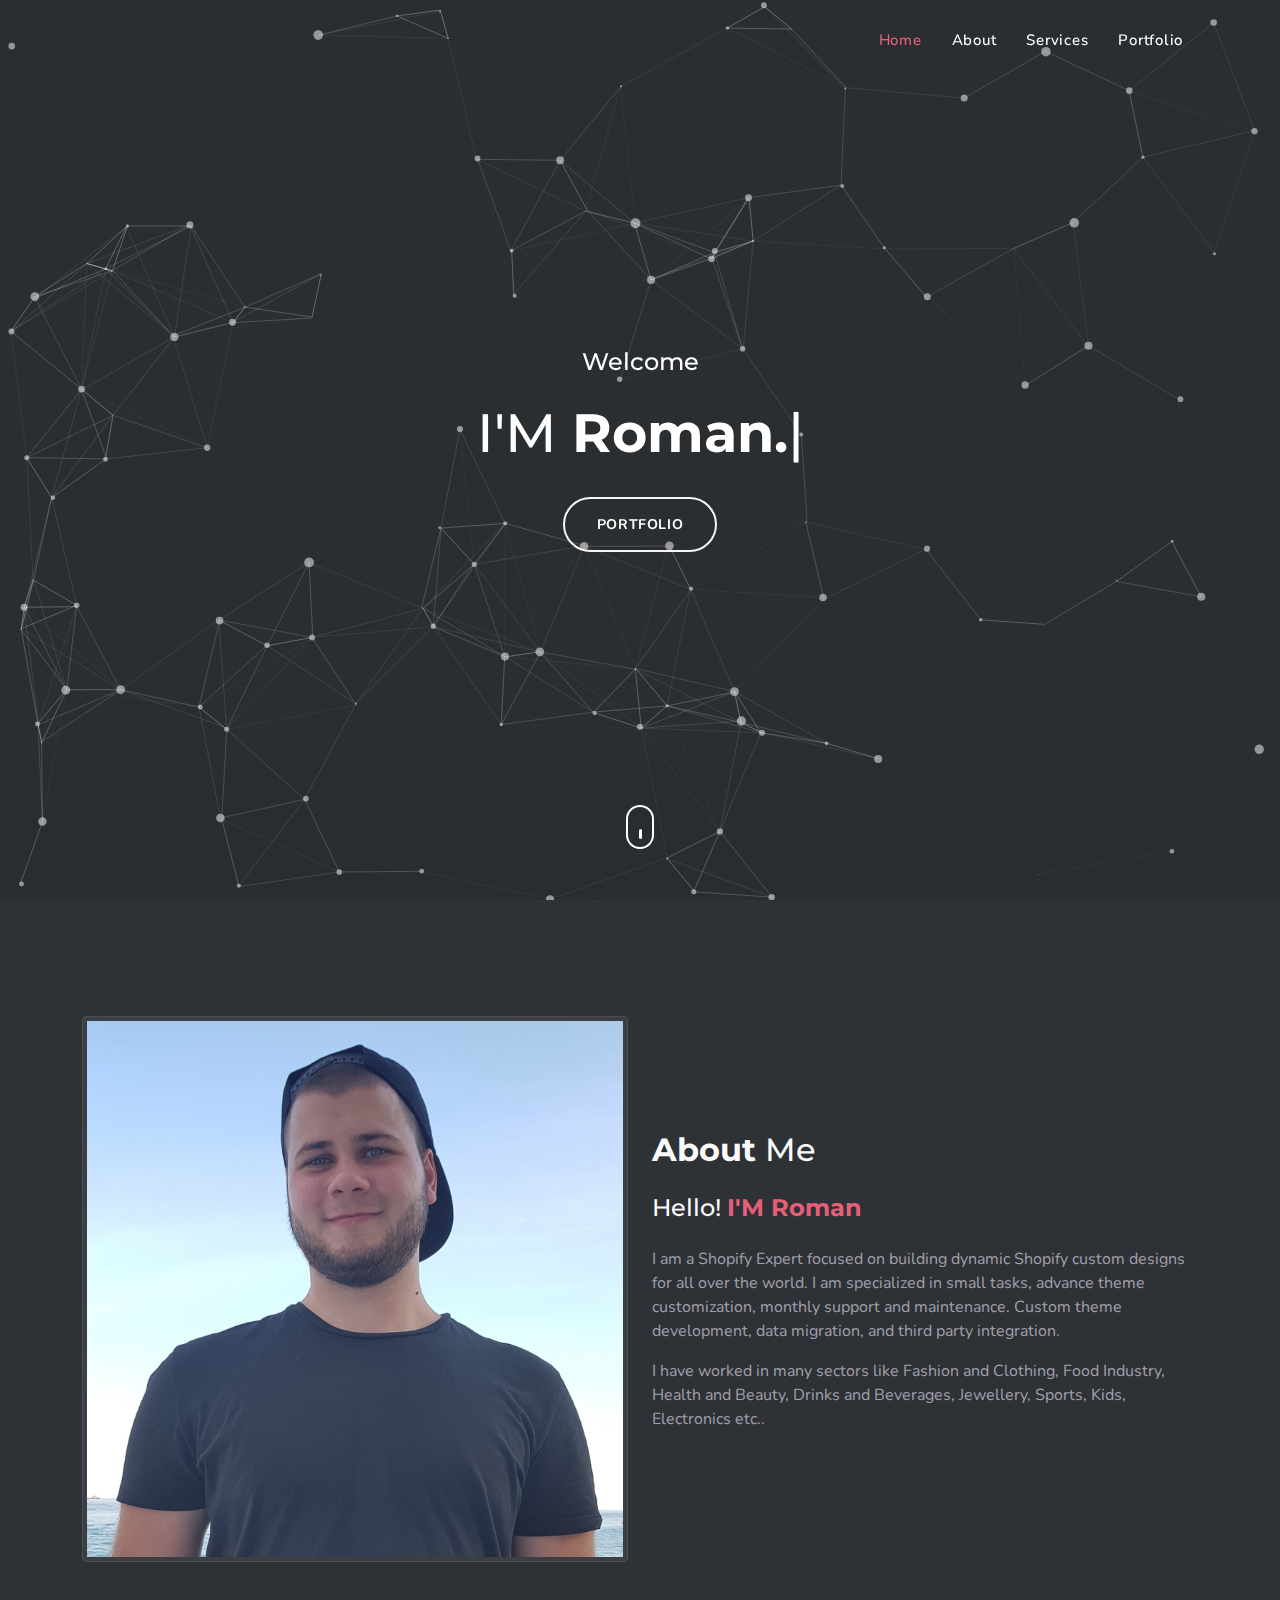
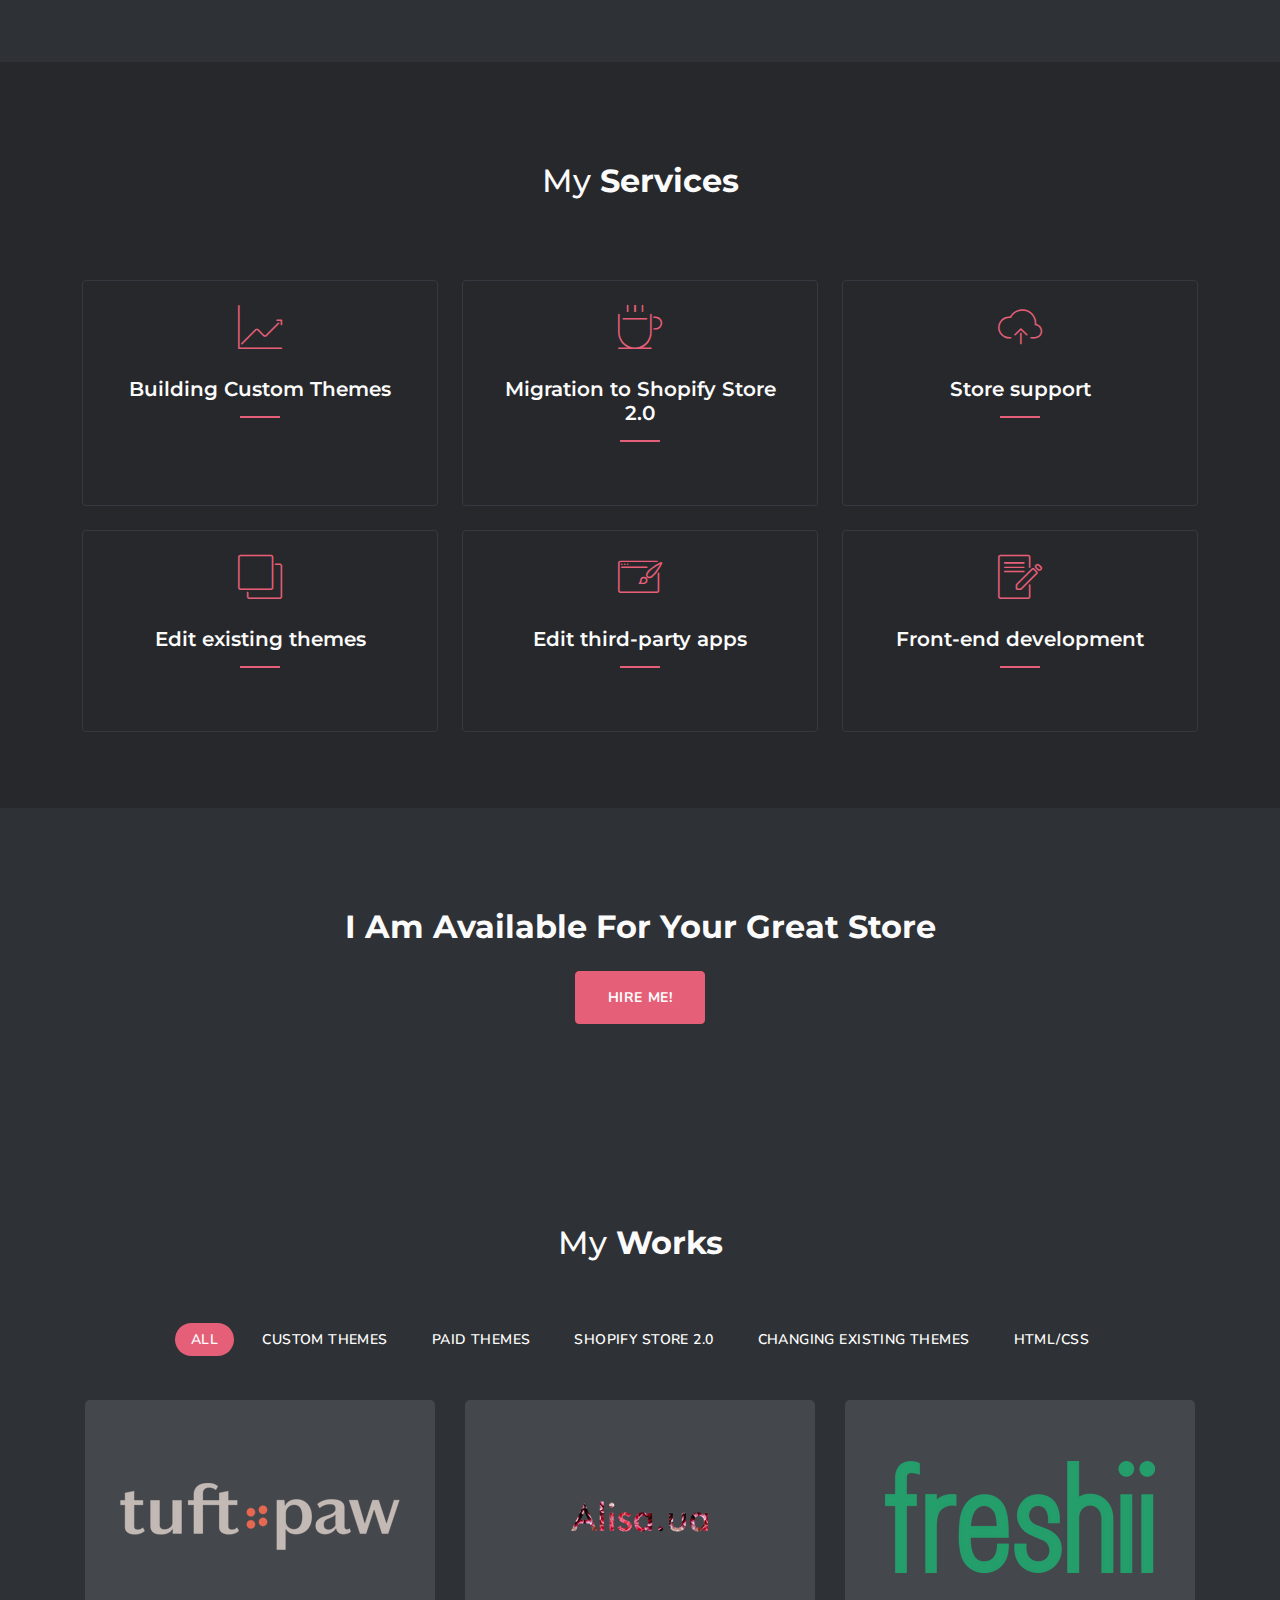
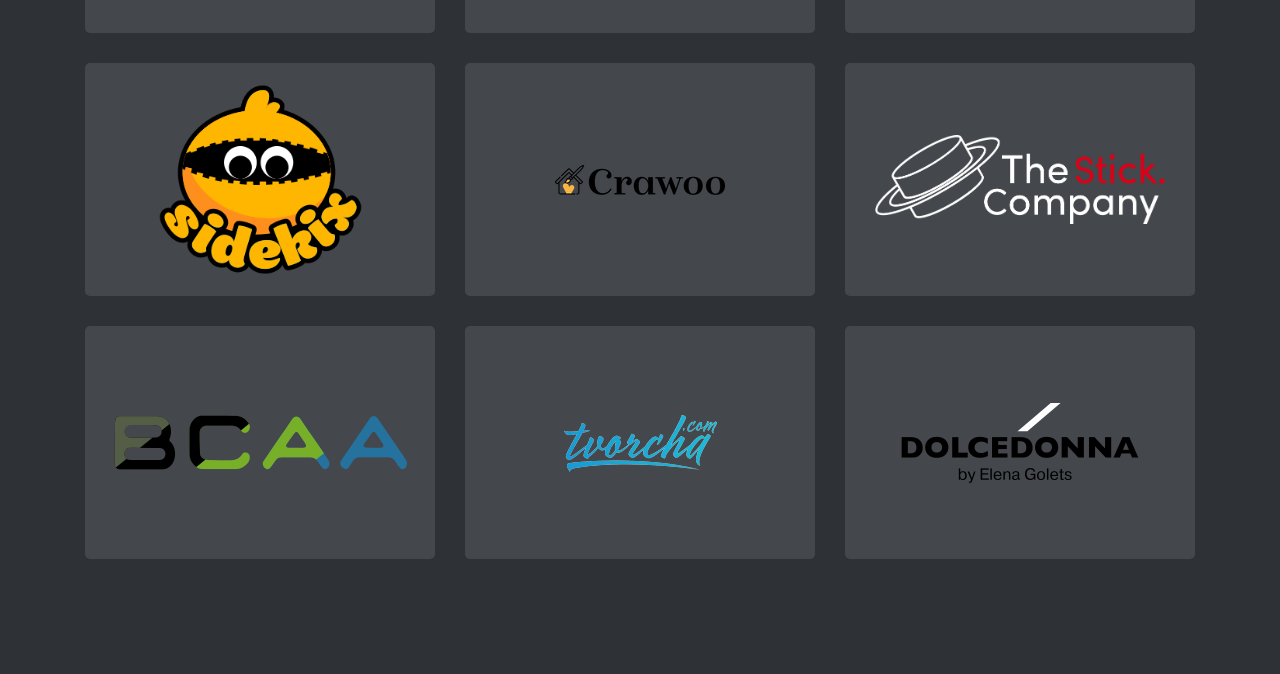
==== index_13.html @ a479aba7 "first commit" ====
<!DOCTYPE html>
<html>
<head>
	<meta charset="UTF-8">
    <meta name="viewport" content="width=device-width, initial-scale=1">
    <title>Shopify developer | Roman</title>

    <!-- <link rel="shortcut icon" href="images/favicon.ico"> -->

    <!-- Bootstrap Css -->
    <link rel="stylesheet" type="text/css" href="css/bootstrap.min.css">

    <!-- Materialdesign icons Css -->
    <link rel="stylesheet" type="text/css" href="css/materialdesignicons.min.css">

    <!-- Owl Carousel -->
    <link rel="stylesheet" type="text/css" href="css/owl.carousel.min.css">

    <!-- Animate Css -->
    <link rel="stylesheet" type="text/css" href="css/animate.min.css">

    <!-- Magnific-popup -->
    <link rel="stylesheet" type="text/css" href="css/magnific-popup.css">

    <!-- Mobirise icons Css -->
    <link rel="stylesheet" type="text/css" href="css/mobiriseicons.css"> 

    <!-- Custom Style -->
    <link rel="stylesheet" type="text/css" href="css/style.css">
    <link rel="stylesheet" type="text/css" href="css/color/default.css">
</head>
<body>

    <!-- Loader -->
    <div id="preloader">
        <div id="status">
            <div class="spinner">Loading...</div>
        </div>
    </div>

	<!-- Start Navbar -->
	<nav class="navbar navbar-expand-lg custom-nav navbar-light fixed-top sticky">
	    <div class="container">
	        <a class="navbar-brand pt-0 logo" href="#">
                <img src="images/logo.png" alt="" class="img-fluid logo-light">
                <img src="images/logo-dark.png" alt="" class="img-fluid logo-dark">
            </a>
	        <button class="navbar-toggler" type="button" data-bs-toggle="collapse" data-bs-target="#navbarNav" aria-controls="navbarNav" aria-expanded="false" aria-label="Toggle navigation">
	            <span class="mdi mdi-menu"></span>
	        </button>
	        <div class="collapse navbar-collapse" id="navbarNav">
	            <ul class="navbar-nav ms-auto" id="main_nav">
	                <li class="nav-item">
	                    <a class="nav-link" href="#home">Home</a>
	                </li>
	                <li class="nav-item">
	                    <a class="nav-link" href="#about">About</a>
	                </li>
	                <li class="nav-item">
	                    <a class="nav-link" href="#services">Services</a>
	                </li>
	                <li class="nav-item">
	                    <a class="nav-link" href="#portfolio">Portfolio</a>
	                </li>
	                <!-- <li class="nav-item">
	                    <a class="nav-link" href="#contact">Contacts</a>
	                </li> -->
	            </ul>
	        </div>
	    </div>
	</nav>
	<!-- End Navbar -->


    <!-- START HOME -->
    <section class="section header-bg-img h-100vh align-items-center d-flex" id="home">
        <div class="video_container">
            <video src="images/bg.mp4" loop autoplay muted loading='lazy'></video>
        </div>
        <div class="bg-overlay"></div>
        <div class="container z-index">
            <div class="row justify-content-center">
                <div class="col-lg-12">
                    <div class="text-center header-content mx-auto">
                        <h4 class="text-white first-title mb-4">Welcome</h4>
                        <h1 class="header-name text-white text-capitalize mb-0">I'M <span class="element fw-bold"></span></h1>
                        <!-- <p class="text-white mx-auto header-desc mt-4">It is a long established fact that a reader will be of a page when established fact looking at its layout.</p> -->
                        <div class="mt-4 pt-2">
                            <!-- <a href="#contact" class="btn btn-outline-custom btn-round">Contacts</a> -->
                            <a href="#portfolio" class="btn btn-outline-custom btn-round">Portfolio</a>
                        </div>
                    </div>
                </div>
            </div>
        </div>            
        <div class="scroll_down">
            <a href="#about" class="scroll">
                <i class="text-white"></i>
            </a>
        </div>
    </section>
    <!-- END HOME -->

    <!-- START ABOUT -->
    <section class="section" id="about">
        <div class="container">
            <div class="row align-items-center">
                <div class="col-lg-6">
                    <div class="mt-3">
                        <img src="images/1.jpg" alt="" class="img-fluid mx-auto d-block img-thumbnail">
                    </div>
                </div>
                <div class="col-lg-6">
                    <div class="mt-3">
                        <h2><span class="fw-bold">About</span> Me</h2>
                        <h4 class="mt-4">Hello! <span class="text-custom fw-bold">I'M Roman</span></h4>
                        <p class="text-muted mt-4">I am a Shopify Expert focused on building dynamic Shopify custom designs for all over the world. I am specialized in small tasks, advance theme customization, monthly support and maintenance. Custom theme development, data migration, and third party integration.</p>
                        <p class="text-muted mt-2"> I have worked in many sectors like Fashion and Clothing, Food Industry, Health and Beauty, Drinks and Beverages, Jewellery, Sports, Kids, Electronics etc..</p>
                        <!-- <div>
                            <ul class="mb-0 about-social list-inline mt-4">
                                <li class="list-inline-item"><a href="https://t.me/RomkaGall"><i class="mdi mdi-telegram"></i></a></li>
                                <li class="list-inline-item"><a href="mailto:romangalanuk@gmail.com"><i class="mdi mdi-email"></i></a></li>
                                <li class="list-inline-item"><a href="skype:romkagall"><i class="mdi mdi-skype"></i></a></li>
                                <li class="list-inline-item"><a href="https://api.whatsapp.com/send?phone=+380939831080"><i class="mdi mdi-whatsapp"></i></a></li>
                            </ul> 
                        </div> -->
                    </div>
                </div>
            </div>
        </div>
    </section>
    <!-- END ABOUT -->

    <!-- START SERVICES -->
    <section class="section bg-light" id="services">
        <div class="container">
            <div class="row justify-content-center">
                <div class="col-lg-12">
                    <div class="text-center">
                        <h2>My <span class="fw-bold">Services</span></h2>
                        <!-- <p class="text-muted mx-auto section-subtitle mt-3">It is a long established fact that a reader will be of a page when established fact looking at its layout.</p> -->
                    </div>
                </div>
            </div>
            <div class="row mt-5">
                <div class="col-lg-4">
                    <div class="text-center services-boxes rounded p-4 mt-4">
                        <div class="services-boxes-icon">
                            <i class="mbri-growing-chart text-custom display-4"></i>
                        </div>
                        <div class="mt-4">
                            <h5 class="mb-0">Building Custom Themes</h5>
                            <div class="services-title-border"></div>
                            <!-- <p class="text-muted mt-3">There are many variations of passages of but the majority have suffered alteration in some form.</p> -->
                        </div>
                    </div>
                </div>
                <div class="col-lg-4">
                    <div class="text-center services-boxes rounded p-4 mt-4">
                        <div class="services-boxes-icon">
                            <i class="mbri-hot-cup text-custom display-4"></i>
                        </div>
                        <div class="mt-4">
                            <h5 class="mb-0">Migration to Shopify Store 2.0</h5>
                            <div class="services-title-border"></div>
                            <!-- <p class="text-muted mt-3">There are many variations of passages of but the majority have suffered alteration in some form.</p> -->
                        </div>
                    </div>
                </div>
                <div class="col-lg-4">
                    <div class="text-center services-boxes rounded p-4 mt-4">
                        <div class="services-boxes-icon">
                            <i class="mbri-upload text-custom display-4"></i>
                        </div>
                        <div class="mt-4">
                            <h5 class="mb-0">Store support</h5>
                            <div class="services-title-border"></div>
                            <!-- <p class="text-muted mt-3">There are many variations of passages of but the majority have suffered alteration in some form.</p> -->
                        </div>
                    </div>
                </div>
            </div>
            <div class="row mt-4">
                <div class="col-lg-4">
                    <div class="text-center services-boxes rounded p-4 mt-4">
                        <div class="services-boxes-icon">
                            <i class="mbri-layers text-custom display-4"></i>
                        </div>
                        <div class="mt-4">
                            <h5 class="mb-0">Edit existing themes</h5>
                            <div class="services-title-border"></div>
                            <!-- <p class="text-muted mt-3">There are many variations of passages of but the majority have suffered alteration in some form.</p> -->
                        </div>
                    </div>
                </div>
                <div class="col-lg-4">
                    <div class="text-center services-boxes rounded p-4 mt-4">
                        <div class="services-boxes-icon">
                            <i class="mbri-website-theme text-custom display-4"></i>
                        </div>
                        <div class="mt-4">
                            <h5 class="mb-0">Edit third-party apps</h5>
                            <div class="services-title-border"></div>
                            <!-- <p class="text-muted mt-3">There are many variations of passages of but the majority have suffered alteration in some form.</p> -->
                        </div>
                    </div>
                </div>
                <div class="col-lg-4">
                    <div class="text-center services-boxes rounded p-4 mt-4">
                        <div class="services-boxes-icon">
                            <i class="mbri-edit text-custom display-4"></i>
                        </div>
                        <div class="mt-4">
                            <h5 class="mb-0">Front-end development</h5>
                            <div class="services-title-border"></div>
                            <!-- <p class="text-muted mt-3">There are many variations of passages of but the majority have suffered alteration in some form.</p> -->
                        </div>
                    </div>
                </div>
            </div>
        </div>
    </section>
    <!-- END SERVICES -->

    <!-- START CTA -->
    <section class="section">
        <div class="container">
            <div class="row">
                <div class="col-lg-12">
                    <div class="text-center">
                        <h2 class="fw-bold">I Am Available For Your Great Store</h2>
                    </div>
                    <div class="text-center mt-4">
                        <a href="https://t.me/RomkaGall" class="btn btn-custom">Hire Me!</a>
                    </div>
                </div>
            </div>
        </div>
    </section>
    <!-- END CTA -->

    <!-- START CLIENT -->
    <!-- <section class="section bg-light" id="client">
        <div class="container">
            <div class="row justify-content-center">
                <div class="col-lg-12">
                    <div class="text-center">
                        <h2>Our <span class="fw-bold">Client</span></h2>
                        <p class="text-muted mx-auto section-subtitle mt-3">It is a long established fact that a reader will be of a page when established fact looking at its layout.</p>
                    </div>
                </div>
            </div>
            <div class="row mt-4 pt-4">
                <div class="col-lg-12">
                    <div id="owl-demo" class="owl-carousel">
                        <div class="text-center testi_boxes mx-auto">
                            <div class="tam_testi_icon text-custom">
                                <i class="mbri-quote-left"></i>
                            </div>
                            <div class="mt-2">
                                <div class="img_testi">
                                    <img src="images/testi/testi-1.jpg" alt="" class="mx-auto img-thumbnail img-fluid rounded-circle">
                                </div>
                                <p class="client_review fst-italic mt-4 text-center text-muted">" The point of using Lorem Ipsum is that it has a more-or-less normal distribution of letters, as opposed to using 'Content here."</p>
                                <p class="client_name text-center mb-0 mt-4">- Ebony verty, <span class="fw-bold">Envato</span></p>
                            </div>
                        </div>
                        <div class="text-center testi_boxes mx-auto">
                            <div class="tam_testi_icon text-custom">
                                <i class="mbri-quote-left"></i>
                            </div>
                            <div class="mt-2">
                                <div class="img_testi">
                                    <img src="images/testi/testi-2.jpg" alt="" class="mx-auto img-thumbnail img-fluid d-block rounded-circle">
                                </div>
                                <p class="client_review fst-italic mt-4 text-center text-muted">" The point of using Lorem Ipsum is that it has a more-or-less normal distribution of letters, as opposed to using 'Content here."</p>
                                <p class="client_name text-center mb-0 mt-4">- Ebony verty, <span class="fw-bold">Envato</span></p>
                            </div>
                        </div>
                        <div class="text-center testi_boxes mx-auto">
                            <div class="tam_testi_icon text-custom">
                                <i class="mbri-quote-left"></i>
                            </div>
                            <div class="mt-2">
                                <div class="img_testi">
                                    <img src="images/testi/testi-3.jpg" alt="" class="mx-auto img-thumbnail img-fluid d-block rounded-circle">
                                </div>
                                <p class="client_review fst-italic mt-4 text-center text-muted">" The point of using Lorem Ipsum is that it has a more-or-less normal distribution of letters, as opposed to using 'Content here."</p>
                                <p class="client_name text-center mb-0 mt-4">- Ebony verty, <span class="fw-bold">Envato</span></p>
                            </div>
                        </div>
                    </div>
                </div>
            </div>
        </div>
    </section> -->
    <!-- END CLIENT -->

    <!-- START WORK -->   
    <section class="section text-center" id="portfolio">
        <div class="container">
            <div class="row justify-content-center">
                <div class="col-lg-12">
                    <div class="text-center">
                        <h2>My <span class="fw-bold">Works</span></h2>
                        <!-- <p class="text-muted mx-auto section-subtitle mt-3">It is a long established fact that a reader will be of a page when established fact looking at its layout.</p> -->
                    </div>
                </div>
            </div>
            <div class="row mt-5 ">
                <ul class="col list-unstyled list-inline mb-0 text-uppercase work_menu" id="menu-filter">
                    <li class="list-inline-item"><a class="active" data-filter="*">All</a></li>
                    <li class="list-inline-item"><a class="" data-filter=".custom">Custom themes</a></li>
                    <li class="list-inline-item"><a class="" data-filter=".paid">Paid themes</a></li>
                    <li class="list-inline-item"><a class="" data-filter=".store2">Shopify store 2.0</a></li>
                    <li class="list-inline-item"><a class="" data-filter=".existing">Changing existing themes</a></li>
                    <li class="list-inline-item"><a class="" data-filter=".html">HTML/CSS</a></li>
                </ul>
            </div>
        </div>
        <div class="container">
            <div class="row mt-4 work-filter">

                <div class="col-lg-4 work_item WORK paid">
                    <a href="https://www.tuftandpaw.com/" target="blank">
                        <div class="work_box">
                            <div class="work_img">
                                <img src="images/works/tuft_and_paw.png" class="img-fluid mx-auto d-block rounded" alt="work-img">
                            </div>
                            <div class="work_detail">
                                <p class="mb-2">Paid Themes</p>
                                <h3 class="mb-2">Tuft and Paw</h3>
                                <h4 class="mb-0">Online Cat Furniture Store</h4>
                            </div>
                        </div>
                    </a>
                </div>

                <div class="col-lg-4 work_item custom">
                    <a href="https://alisa.ua/" target="blank">
                        <div class="work_box">
                            <div class="work_img">
                                <img src="images/works/alisa.png" class="img-fluid mx-auto d-block rounded" alt="work-img">
                            </div>
                            <div class="work_detail">
                                <p class="mb-2">Custom Themes</p>
                                <h3 class="mb-2">Alisa</h3>
                                <h4 class="mb-0">Online Lingerie Store</h4>
                                
                            </div>
                        </div>
                    </a>
                </div>

                <div class="col-lg-4 work_item custom">
                    <a href="https://vitamins.freshii.com" targe="blank" >
                        <div class="work_box">
                            <div class="work_img">
                                <img src="images/works/freshii.png" class="img-fluid mx-auto d-block rounded" alt="work-img">
                            </div>
                            <div class="work_detail">
                                <p class="mb-2">Custom Themes</p>
                                <h3 class="mb-2">Freshii</h3>
                                <h4 class="mb-0">Apple Cider Vinegar Gummies</h4>
                            </div>
                        </div>
                    </a>
                </div>

                <div class="col-lg-4 work_item store2">
                    <a href="https://mysidekix.com/" target="blank">
                        <div class="work_box">
                            <div class="work_img">
                                <img src="images/works/sidekix.png" class="img-fluid mx-auto d-block rounded" alt="work-img">
                            </div>
                            <div class="work_detail">
                                <p class="mb-2">Shopify Store 2.0</p>
                                <h3 class="mb-2">Sidekix</h3>
                                <h4 class="mb-0">Toys</h4>
                            </div>
                        </div>
                    </a>
                </div>

                <div class="col-lg-4 work_item existing">
                    <a href="https://crawoo.com/" target="blank">
                        <div class="work_box">
                            <div class="work_img">
                                <img src="images/works/Crawoo.png" class="img-fluid mx-auto d-block rounded" alt="work-img">
                            </div>
                            <div class="work_detail">
                                <p class="mb-2">Existing Themes</p>
                                <h3 class="mb-2">Crawoo</h3>
                                <h4 class="mb-0">Decor</h4>
                            </div>
                        </div>
                    </a>
                </div>

                <div class="col-lg-4 work_item existing">
                    <a href="https://thestick.company/" target="blank">
                        <div class="work_box">
                            <div class="work_img">
                                <img src="images/works/the_stick_company.png" class="img-fluid mx-auto d-block rounded" alt="work-img" style="padding: 0 30px;">
                            </div>
                            <div class="work_detail">
                                <p class="mb-2">Existing Themes</p>
                                <h3 class="mb-2">The Stick Company</h3>
                                <h4 class="mb-0">Mobile Accessories </h4>
                            </div>
                        </div>
                    </a>
                </div>

                <div class="col-lg-4 work_item html">
                    <a href="https://bcaa.ua/" target="blank">
                        <div class="work_box">
                            <div class="work_img">
                                <img src="images/works/bcaa.png" class="img-fluid mx-auto d-block rounded" alt="work-img">
                            </div>
                            <div class="work_detail">
                                <p class="mb-2">HTML/CSS</p>
                                <h3 class="mb-2">BCAA</h3>
                                <h4 class="mb-0">Online store of sports nutrition</h4>
                            </div>
                        </div>
                    </a>
                </div>

                <div class="col-lg-4 work_item html">
                    <a href="https://tvorcha.com/" target="blank">
                        <div class="work_box">
                            <div class="work_img">
                                <img src="images/works/tvorcha.png" class="img-fluid mx-auto d-block rounded" alt="work-img">
                            </div>
                            <div class="work_detail">
                                <p class="mb-2">HTML/CSS</p>
                                <h3 class="mb-2">Tvorcha</h3>
                                <h4 class="mb-0">Online store of things for handmade</h4>
                            </div>
                        </div>
                    </a>
                </div>

                <div class="col-lg-4 work_item html">
                    <a href="https://dolcedonna.com.ua/" target="blank">
                        <div class="work_box">
                            <div class="work_img">
                                <img src="images/works/dolcedonna.png" class="img-fluid mx-auto d-block rounded" alt="work-img">
                            </div>
                            <div class="work_detail">
                                <p class="mb-2">HTML/CSS</p>
                                <h3 class="mb-2">DolceDonna</h3>
                                <h4 class="mb-0">Designer clothes</h4>
                            </div>
                        </div>
                    </a>
                </div>
            </div>
        </div>
    </section>
    <!-- END WORK -->

    <!-- START BLOG -->
    <!-- <section class="section bg-light" id="blog">
        <div class="container">   
            <div class="row justify-content-center">
                <div class="col-lg-12">
                    <div class="text-center">
                        <h2>Our <span class="fw-bold">Blog</span></h2>
                        <p class="text-muted mx-auto section-subtitle mt-3">It is a long established fact that a reader will be of a page when established fact looking at its layout.</p>
                    </div>
                </div>
            </div>                 
            <div class="row mt-5">
                <div class="col-lg-4 mt-3">
                    <div class="rounded blog_color p-2">
                        <div class="img_blog">
                            <img src="images/blog/blog-1.jpg" alt="" class="img-fluid rounded mx-auto d-block">
                        </div>
                        <div class="content_blog p-3">
                            <div>
                                <h5 class="fw-bold mb-0"><a href="#" class="text-white">There are many variations</a></h5>
                            </div>
                            <div class="mt-3">
                                <p class="h6 text-muted date_blog mb-0">11 March 2018 <a href="#" class="text-custom fw-bold">By Kerri</a></p>
                                <p class="mt-3 desc_blog text-muted">Sit sagittis vulputate laoreet sodales tortor nulla lobortis bibendum netus primis fames. Lobortis ultricies.</p>
                                <p class="h6 mb-0"><a href="#" class="text-muted fw-bold">Read More...</a></p>
                            </div>
                        </div>
                    </div>
                </div>
                <div class="col-lg-4 mt-3">
                    <div class="rounded blog_color p-2">
                        <div class="img_blog">
                            <img src="images/blog/blog-2.jpg" alt="" class="img-fluid rounded mx-auto d-block">
                        </div>
                        <div class="content_blog p-3">
                            <div>
                                <h5 class="fw-bold mb-0"><a href="#" class="text-white">Contrary to popular belief</a></h5>
                            </div>
                            <div class="mt-3">
                                <p class="h6 text-muted date_blog mb-0">18 March 2018 <a href="#" class="text-custom fw-bold">By Kerri</a></p>
                                <p class="mt-3 desc_blog text-muted">Sit sagittis vulputate laoreet sodales tortor nulla lobortis bibendum netus primis fames. Lobortis ultricies.</p>
                                <p class="h6 mb-0"><a href="#" class="text-muted fw-bold">Read More...</a></p>
                            </div>
                        </div>
                    </div>
                </div>
                <div class="col-lg-4 mt-3">
                    <div class="rounded blog_color p-2">
                        <div class="img_blog">
                            <img src="images/blog/blog-3.jpg" alt="" class="img-fluid rounded mx-auto d-block">
                        </div>
                        <div class="content_blog p-3">
                            <div>
                                <h5 class="fw-bold mb-0"><a href="#" class="text-white">Lorem Ipsum is not simply</a></h5>
                            </div>
                            <div class="mt-3">
                                <p class="h6 text-muted date_blog mb-0">22 March 2018 <a href="#" class="text-custom fw-bold">By Kerri</a></p>
                                <p class="mt-3 desc_blog text-muted">Sit sagittis vulputate laoreet sodales tortor nulla lobortis bibendum netus primis fames. Lobortis ultricies.</p>
                                <p class="h6 mb-0"><a href="#" class="text-muted fw-bold">Read More...</a></p>
                            </div>
                        </div>
                    </div>
                </div>
            </div>
        </div>
    </section> -->
    <!-- END BLOG -->

    <!-- START CONTACT -->
    <!-- <section class="section" id="contact">
        <div class="container">
            <div class="row justify-content-center">
                <div class="col-lg-12">
                    <div class="text-center">
                        <h2><span class="fw-bold">Contacts</span></h2>
                    </div>
                </div>
            </div> 
            <ul class="mb-0 about-social list-inline mt-4 text-center">
                <li class="list-inline-item"><a href="https://t.me/RomkaGall"><i class="mdi mdi-telegram"></i></a></li>
                <li class="list-inline-item"><a href="mailto:romangalanuk@gmail.com"><i class="mdi mdi-email"></i></a></li>
                <li class="list-inline-item"><a href="skype:romkagall"><i class="mdi mdi-skype"></i></a></li>
                <li class="list-inline-item"><a href="https://api.whatsapp.com/send?phone=+380939831080"><i class="mdi mdi-whatsapp"></i></a></li>
            </ul> 
        </div>
    </section> -->
    <!-- END CONTACT -->

    <!--START FOOTER-->
    <!-- <footer class="footer bg-light" id="footer">
        <div class="container">
            <div class="row justify-content-center text-center">
                <div class="col-md-12">
                    <div class="text-center text-white footer-alt">
                        <ul class="list-unstyled list-inline mb-0">
                            <li class="list-inline-item"><a href="#"><i class="mdi mdi-facebook"></i></a></li>
                            <li class="list-inline-item"><a href="#"><i class="mdi mdi-linkedin"></i></a></li>
                            <li class="list-inline-item"><a href="#"><i class="mdi mdi-pinterest"></i></a></li>
                            <li class="list-inline-item"><a href="#"><i class="mdi mdi-twitter"></i></a></li>
                        </ul>
                        <p class="copyright_content mb-0 mt-3"> 2018 - 2021 &copy; Kerri. Design by SRBThemes.</p>
                    </div>
                </div>
            </div>
        </div>
    </footer> -->
    <!--END FOOTER-->
    

    <!-- Back To Top -->    
    <a href="#" class="back_top"> <i class="mdi mdi-chevron-up"> </i> </a>


	<!--All Javascript -->
	<script src="js/bootstrap.bundle.min.js"></script>
    <script src="js/jquery.min.js"></script>
    
     <!-- Text Type -->
     <script src="js/typed.js"></script>

    <!-- Parallax Js -->
    <script src="js/parallax.js"></script> 

    <!-- Particles Js -->
    <script src="js/particles.js"></script>  
    <script src="js/particles.app.js"></script> 

    <!-- Contact Js -->
    <script src="js/contact.js"></script>
    
    <!-- Owl Carousel -->
    <script src="js/owl.carousel.min.js"></script>
    
    <!-- Work Filter -->
    <script src="js/isotope.js"></script>

    <!-- Magnific Popup Js -->
    <script src="js/jquery.magnific-popup.min.js"></script>

	<!-- Custom Js -->
	<script src="js/custom.js"></script>
    <script>
        var typed = new Typed('.element', {
            strings: ["Roman.", "A Shopify Developer."],
            typeSpeed: 60,
            backSpeed: 60,
            backDelay: 1500,
            loop: true
        });
    </script>
</body>
</html>
---- css/mobiriseicons.css ----
@font-face {
  font-family: 'MobiriseIcons';
  src:  url('../fonts/MobiriseIcons.eot?5dqoim');
  src:  url('../fonts/MobiriseIcons.eot?5dqoim#iefix') format('embedded-opentype'),
    url('../fonts/mobirise.ttf?5dqoim') format('truetype'),
    url('../fonts/mobirise.woff?5dqoim') format('woff'),
    url('../fonts/MobiriseIcons.svg?5dqoim#MobiriseIcons') format('svg');
  font-weight: normal;
  font-style: normal;
}

[class^="mbri-"], [class*=" mbri-"] {
  /* use !important to prevent issues with browser extensions that change fonts */
  font-family: 'MobiriseIcons' !important;
  speak: none;
  font-style: normal;
  font-weight: normal;
  font-variant: normal;
  text-transform: none;
  line-height: 1;

  /* Better Font Rendering =========== */
  -webkit-font-smoothing: antialiased;
  -moz-osx-font-smoothing: grayscale;
}

.mbri-add-submenu:before {
  content: "\e900";
}
.mbri-alert:before {
  content: "\e901";
}
.mbri-align-center:before {
  content: "\e902";
}
.mbri-align-justify:before {
  content: "\e903";
}
.mbri-align-left:before {
  content: "\e904";
}
.mbri-align-right:before {
  content: "\e905";
}
.mbri-android:before {
  content: "\e906";
}
.mbri-apple:before {
  content: "\e907";
}
.mbri-arrow-down:before {
  content: "\e908";
}
.mbri-arrow-next:before {
  content: "\e909";
}
.mbri-arrow-prev:before {
  content: "\e90a";
}
.mbri-arrow-up:before {
  content: "\e90b";
}
.mbri-bold:before {
  content: "\e90c";
}
.mbri-bookmark:before {
  content: "\e90d";
}
.mbri-bootstrap:before {
  content: "\e90e";
}
.mbri-briefcase:before {
  content: "\e90f";
}
.mbri-browse:before {
  content: "\e910";
}
.mbri-bulleted-list:before {
  content: "\e911";
}
.mbri-calendar:before {
  content: "\e912";
}
.mbri-camera:before {
  content: "\e913";
}
.mbri-cart-add:before {
  content: "\e914";
}
.mbri-cart-full:before {
  content: "\e915";
}
.mbri-cash:before {
  content: "\e916";
}
.mbri-change-style:before {
  content: "\e917";
}
.mbri-chat:before {
  content: "\e918";
}
.mbri-clock:before {
  content: "\e919";
}
.mbri-close:before {
  content: "\e91a";
}
.mbri-cloud:before {
  content: "\e91b";
}
.mbri-code:before {
  content: "\e91c";
}
.mbri-contact-form:before {
  content: "\e91d";
}
.mbri-credit-card:before {
  content: "\e91e";
}
.mbri-cursor-click:before {
  content: "\e91f";
}
.mbri-cust-feedback:before {
  content: "\e920";
}
.mbri-database:before {
  content: "\e921";
}
.mbri-delivery:before {
  content: "\e922";
}
.mbri-desktop:before {
  content: "\e923";
}
.mbri-devices:before {
  content: "\e924";
}
.mbri-down:before {
  content: "\e925";
}
.mbri-download:before {
  content: "\e926";
}
.mbri-drag-n-drop:before {
  content: "\e927";
}
.mbri-drag-n-drop2:before {
  content: "\e928";
}
.mbri-edit:before {
  content: "\e929";
}
.mbri-edit2:before {
  content: "\e92a";
}
.mbri-error:before {
  content: "\e92b";
}
.mbri-extension:before {
  content: "\e92c";
}
.mbri-features:before {
  content: "\e92d";
}
.mbri-file:before {
  content: "\e92e";
}
.mbri-flag:before {
  content: "\e92f";
}
.mbri-folder:before {
  content: "\e930";
}
.mbri-gift:before {
  content: "\e931";
}
.mbri-github:before {
  content: "\e932";
}
.mbri-globe-2:before {
  content: "\e933";
}
.mbri-globe:before {
  content: "\e934";
}
.mbri-growing-chart:before {
  content: "\e935";
}
.mbri-hearth:before {
  content: "\e936";
}
.mbri-help:before {
  content: "\e937";
}
.mbri-home:before {
  content: "\e938";
}
.mbri-hot-cup:before {
  content: "\e939";
}
.mbri-idea:before {
  content: "\e93a";
}
.mbri-image-gallery:before {
  content: "\e93b";
}
.mbri-image-slider:before {
  content: "\e93c";
}
.mbri-info:before {
  content: "\e93d";
}
.mbri-italic:before {
  content: "\e93e";
}
.mbri-key:before {
  content: "\e93f";
}
.mbri-laptop:before {
  content: "\e940";
}
.mbri-layers:before {
  content: "\e941";
}
.mbri-left-right:before {
  content: "\e942";
}
.mbri-left:before {
  content: "\e943";
}
.mbri-letter:before {
  content: "\e944";
}
.mbri-like:before {
  content: "\e945";
}
.mbri-link:before {
  content: "\e946";
}
.mbri-lock:before {
  content: "\e947";
}
.mbri-login:before {
  content: "\e948";
}
.mbri-logout:before {
  content: "\e949";
}
.mbri-magic-stick:before {
  content: "\e94a";
}
.mbri-map-pin:before {
  content: "\e94b";
}
.mbri-menu:before {
  content: "\e94c";
}
.mbri-mobile:before {
  content: "\e94d";
}
.mbri-mobile2:before {
  content: "\e94e";
}
.mbri-mobirise:before {
  content: "\e94f";
}
.mbri-more-horizontal:before {
  content: "\e950";
}
.mbri-more-vertical:before {
  content: "\e951";
}
.mbri-music:before {
  content: "\e952";
}
.mbri-new-file:before {
  content: "\e953";
}
.mbri-numbered-list:before {
  content: "\e954";
}
.mbri-opened-folder:before {
  content: "\e955";
}
.mbri-pages:before {
  content: "\e956";
}
.mbri-paper-plane:before {
  content: "\e957";
}
.mbri-paperclip:before {
  content: "\e958";
}
.mbri-photo:before {
  content: "\e959";
}
.mbri-photos:before {
  content: "\e95a";
}
.mbri-pin:before {
  content: "\e95b";
}
.mbri-play:before {
  content: "\e95c";
}
.mbri-plus:before {
  content: "\e95d";
}
.mbri-preview:before {
  content: "\e95e";
}
.mbri-print:before {
  content: "\e95f";
}
.mbri-protect:before {
  content: "\e960";
}
.mbri-question:before {
  content: "\e961";
}
.mbri-quote-left:before {
  content: "\e962";
}
.mbri-quote-right:before {
  content: "\e963";
}
.mbri-redo:before {
  content: "\e964";
}
.mbri-refresh:before {
  content: "\e965";
}
.mbri-responsive:before {
  content: "\e966";
}
.mbri-right:before {
  content: "\e967";
}
.mbri-rocket:before {
  content: "\e968";
}
.mbri-sad-face:before {
  content: "\e969";
}
.mbri-sale:before {
  content: "\e96a";
}
.mbri-save:before {
  content: "\e96b";
}
.mbri-search:before {
  content: "\e96c";
}
.mbri-setting:before {
  content: "\e96d";
}
.mbri-setting2:before {
  content: "\e96e";
}
.mbri-setting3:before {
  content: "\e96f";
}
.mbri-share:before {
  content: "\e970";
}
.mbri-shopping-bag:before {
  content: "\e971";
}
.mbri-shopping-basket:before {
  content: "\e972";
}
.mbri-shopping-cart:before {
  content: "\e973";
}
.mbri-sites:before {
  content: "\e974";
}
.mbri-smile-face:before {
  content: "\e975";
}
.mbri-speed:before {
  content: "\e976";
}
.mbri-star:before {
  content: "\e977";
}
.mbri-success:before {
  content: "\e978";
}
.mbri-sun:before {
  content: "\e979";
}
.mbri-sun2:before {
  content: "\e97a";
}
.mbri-tablet-vertical:before {
  content: "\e97b";
}
.mbri-tablet:before {
  content: "\e97c";
}
.mbri-target:before {
  content: "\e97d";
}
.mbri-timer:before {
  content: "\e97e";
}
.mbri-to-ftp:before {
  content: "\e97f";
}
.mbri-to-local-drive:before {
  content: "\e980";
}
.mbri-touch-swipe:before {
  content: "\e981";
}
.mbri-touch:before {
  content: "\e982";
}
.mbri-trash:before {
  content: "\e983";
}
.mbri-underline:before {
  content: "\e984";
}
.mbri-undo:before {
  content: "\e985";
}
.mbri-unlink:before {
  content: "\e986";
}
.mbri-unlock:before {
  content: "\e987";
}
.mbri-up-down:before {
  content: "\e988";
}
.mbri-up:before {
  content: "\e989";
}
.mbri-update:before {
  content: "\e98a";
}
.mbri-upload:before {
  content: "\e98b";
}
.mbri-user:before {
  content: "\e98c";
}
.mbri-user2:before {
  content: "\e98d";
}
.mbri-users:before {
  content: "\e98e";
}
.mbri-video-play:before {
  content: "\e98f";
}
.mbri-video:before {
  content: "\e990";
}
.mbri-watch:before {
  content: "\e991";
}
.mbri-website-theme:before {
  content: "\e992";
}
.mbri-wifi:before {
  content: "\e993";
}
.mbri-windows:before {
  content: "\e994";
}
.mbri-zoom-out:before {
  content: "\e995";
}
---- css/style.css ----
/*-----------------------------------------------------------
* Template Name    : Kerri | Responsive Bootstrap 5 Personal Template
* Author           : SRBThemes
* Version          : 1.0.0
* Created          : March 2018
* File Description : Main css file of the template
*------------------------------------------------------------
*/

/***********************
    1.BASIC
    2.HELPER
    3.NAVBAR
    4.HOME
    5.ABOUT 
    6.SERVICES
    7.CLIENT
    8.WORK
    9.BLOG
    10.CONTACT
    11.FOOTER
    12.RESPONSIVE
************************/

@import url('https://fonts.googleapis.com/css?family=Montserrat:400,500,600|Nunito:400,600,700');


/*======================
        1.BASIC
========================*/

body {
    font-family: 'Nunito', sans-serif;
    color: #fbfbfb;
    overflow-x: hidden;
    background: #2e3135;
}

h1,
h2,
h3,
h4,
h5,
h6 {
    font-family: 'Montserrat', sans-serif;
}

a,
a:hover,
a:focus,
button,
button:focus {
    text-decoration: none !important;
    outline: none !important;
    box-shadow: none !important;
}

::selection {
    background: rgba(166, 175, 189, 0.3);
}

::-moz-selection {
    background: rgba(166, 175, 189, 0.3);
}

#preloader {
    position: fixed;
    top: 0;
    left: 0;
    right: 0;
    bottom: 0;
    background-color: #fff;
    z-index: 9999999;
}

#status {
    width: 40px;
    height: 40px;
    position: absolute;
    left: 50%;
    top: 50%;
    margin: -20px 0 0 -20px;
}

.spinner {
    margin: 0 auto;
    font-size: 10px;
    position: relative;
    text-indent: -9999em;
    border-top: 5px solid rgba(0, 0, 0, 0.2);
    border-right: 5px solid rgba(0, 0, 0, 0.2);
    border-bottom: 5px solid rgba(0, 0, 0, 0.2);
    border-left: 5px solid #000;
    -webkit-transform: translateZ(0);
    -ms-transform: translateZ(0);
    transform: translateZ(0);
    -webkit-animation: load8 1.1s infinite linear;
    animation: load8 1.1s infinite linear;
}

.spinner,
.spinner:after {
    border-radius: 50%;
    width: 40px;
    height: 40px;
}

@-webkit-keyframes load8 {
    0% {
        -webkit-transform: rotate(0deg);
        transform: rotate(0deg);
    }
    100% {
        -webkit-transform: rotate(360deg);
        transform: rotate(360deg);
    }
}

@keyframes load8 {
    0% {
        -webkit-transform: rotate(0deg);
        transform: rotate(0deg);
    }
    100% {
        -webkit-transform: rotate(360deg);
        transform: rotate(360deg);
    }
}

.back_top {
    text-align: center;
    position: fixed;
    bottom: 15px;
    height: 35px;
    width: 35px;
    display: none;
    z-index: 10000;
    border-radius: 3px;
    right: 20px;
    transition: all 0.5s;
}

.back_top i {
    color: #fff;
    line-height: 35px;
    font-size: 32px;
    display: block;
}


/*==========================
        2.HELPER
============================*/

.section {
    padding-top: 100px;
    padding-bottom: 100px;
    position: relative;
    background-color: #2e3135;
}

.bg-light {
    background-color: #26282b !important;
}

.text-muted {
    color: #a0a0ac !important;
}

.img-thumbnail {
    background-color: #3b3e42;
    border: 1px solid #4d5052;
}

.h-100vh {
    height: 100vh;
}

.z-index {
    z-index: 2;
}

.clippath_none {
    clip-path: none !important;
}

.section-subtitle {
    max-width: 500px;
}

.btn {
    padding: 15px 32px;
    font-size: 14px;
    font-weight: 700;
    transition: all 0.5s;
    letter-spacing: 0.6px;
    color: #fff;
    box-shadow: none !important;
    text-transform: uppercase;
    outline: none !important;
}

.btn-round {
    border-radius: 30px;
}

.btn-custom{
    border:1px solid;
}

.btn-custom:hover,
.btn-custom:focus,
.btn-custom:active,
.btn-custom.active,
.btn-custom.focus,
.btn-custom:active,
.btn-custom:focus,
.btn-custom:hover,
.open > .dropdown-toggle.btn-custom {
    color: #f3f3f3;
}

.btn-outline-custom {
    border: 2px solid #f5f5f5;
}

.btn-outline-custom:hover,
.btn-outline-custom:focus,
.btn-outline-custom:active,
.btn-outline-custom.active,
.btn-outline-custom.focus,
.btn-outline-custom:active,
.btn-outline-custom:focus,
.btn-outline-custom:hover,
.open > .dropdown-toggle.btn-outline-custom {
    color: #000;
    background-color: #fff;
    border-color: #fff;
}

.bg-overlay {
    background-color: rgba(38, 40, 43, 0.72);
    position: absolute;
    top: 0;
    right: 0;
    width: 100%;
    height: 100%;
}


/*==========================
        3.NAVBAR CUSTOM
============================*/

.custom-nav {
    background-color: transparent;
    padding: 20px 0px;
    width: 100%;
    border-radius: 0px;
    z-index: 999;
    margin-bottom: 0px;
    transition: all 0.5s ease-in-out;
}

.custom-nav .navbar-nav li a {
    color: #fff !important;
    font-size: 15px;
    background-color: transparent !important;
    margin: 0 7px;
    letter-spacing: 0.05em;
    line-height: 24px;
    transition: all 0.5s;
    font-weight: 500;
}

.custom-nav .navbar-brand .logo-light,
.custom-nav .navbar-brand .logo-dark {
    height: 27px;
}

.logo .logo-light {
    display: inline-block;
}

.stickyadd .logo .logo-dark {
    display: inline-block;
}

.stickyadd .logo .logo-light {
    display: none;
}

.logo .logo-dark {
    display: none;
}

.custom-nav .navbar-brand {
    color: #fff !important;
    text-transform: uppercase;
}

.custom-nav .navbar-toggler {
    color: #fff;
    font-size: 35px;
    padding: 0px;
}

.custom-nav.stickyadd {
    background-color: #2e3135 !important;
    box-shadow: 0 1px 8px 3px rgba(0, 0, 0, 0.050980392156862744);
    padding: 15px 0px;
}

.custom-nav.stickyadd .navbar-nav li a {
    color: #fff !important;
}


/*===========================
        4.HOME
=============================*/

.header-bg-img {
    background-image: url(../images/header-bg3.jpg);
    position: relative;
    background-size: cover;
    background-position: center center;
}

.header-content {
    max-width: 800px;
}

.header-name {
    font-size: 54px;
}

.header-desc {
    max-width: 500px;
    line-height: 1.8;
    color: rgba(255, 255, 255, 0.75) !important;
}

.scroll_down {
    position: absolute;
    bottom: 5vh;
    width: 100%;
    text-align: center;
    color: #fff;
    font-size: 13px;
    z-index: 8;
}

.scroll_down i {
    position: relative;
    -webkit-animation: bounce 2s infinite; 
    animation: bounce 2s infinite; 
    height: 44px;
    width: 28px;
    line-height: 54px;
    border-radius: 30px;
    border: 2px solid #ffffff;
    display: inline-block;
    color: #fff;
    font-size: 10px;
}

.scroll_down i:after {
    content: "";
    position: absolute;
    top: 22px;
    left: 11px;
    border-radius: 2px;
    z-index: -1;
    bottom: 0px;
    transition: all .2s;
    height: 10px;
    width: 3px;
    background: #fff;
}

.video_container {
    position: absolute;
    top: 0;
    left: 0;
    width: 100%;
    height: 100%;
}

.video_container video {
    width: 100%;
    height: 100%;
    object-fit: cover;
}

/*HOME 4*/

.curv-img {
    position: absolute;
    width: 100%;
    bottom: 0px;
    z-index: 1;
}

.curv-img svg {
    display: block;
}

/*HOME 7*/

.clip-home {
    clip-path: polygon(0 0, 100% 0, 100% 83%, 50% 100%, 0 83%);
    position: relative;
}

/*DEMO 16*/

.wave_sec {
  position: absolute;
  bottom: 0;
  width: 100%;
}

.wave_sec svg {
  height: 180px;
}

/*===========================
        5.ABOUT
=============================*/

.about-social li a {
    color: #a0a0ac;
    display: inline-block;
    height: 42px;
    width: 42px;
    font-size: 20px;
    border-radius: 50%;
    border: 2px solid #6b6e6f;
    line-height: 38px;
    transition: all 0.5s;
    text-align: center;
}

/*===========================
        6.SERVICES
=============================*/

.services-boxes {
    height: 100%;
    border: 1px solid #353941;
}

.services-boxes .services-boxes-icon i {
    font-size: 44px;
}

.services-boxes .services-title-border {
    height: 2px;
    width: 40px;
    margin: 15px auto;
    transition: all 0.5s;
}

.services-boxes:hover .services-title-border {
    width: 60px;
}

.service-box {
    border: 1px solid #eaeaea;
    border-radius: 8px;
}

.services-boxes h5 {
    font-weight: 600;
}

.service-box .service-content h5 {
    font-size: 20px;
    font-weight: 700;
}

.service-box .service-content p {
    font-size: 15px;
}


/*===========================
        7.CLIENT
=============================*/

.testi_boxes {
    max-width: 750px;
}

.client_review {
    font-size: 18px;
}

.client_name {
    font-size: 16px;
}

.img_testi img{
    max-width: 110px;
}

.testi_boxes .tam_testi_icon {
    font-size: 50px;
}

.owl-dots {
    text-align: center;
}

.owl-dots button.owl-dot{
    margin: 20px 0px;
}

.owl-dots button.owl-dot.active span {
    width: 20px;
    opacity: 1;
}

.owl-dots button.owl-dot span{
    display: block;
    width: 12px;
    height: 6px;
    margin: 5px 4px;
    filter: Alpha(Opacity=50);
    opacity: 0.5;
    -webkit-border-radius: 20px;
    -moz-border-radius: 20px;
    border-radius: 20px;
    transition: all 0.5s;
}


/*===========================
        8.WORK
=============================*/

.work_menu li a {
    cursor: pointer;
    display: block;
    color: #fff;
    border-radius: 30px;
    letter-spacing: 0.03em;
    margin-bottom: 5px;
    font-weight: 600;
    font-size: 14px;
    padding: 6px 16px;
    transition: all 0.5s;
    margin-top: 5px;
}

.work_menu a.active,
.work_menu a:hover {
    color: #fff !important;
}

.work_item {
    position: relative;
    padding: 15px;
}

.work_box {
    overflow: hidden;
    position: relative;
}

.work_box .work_img {
    position: relative;
    display: flex;
    justify-content: center;
    align-items: center;
    height: 233px;
    overflow: hidden;
    border-radius: 5px;
    background: rgba(160, 160, 172, 0.2);
}

.work_box .work_img:after {
    content: " ";
    display: block;
    width: 100%;
    height: 100%;
    position: absolute;
    top: 0;
    left: 0;
    border-radius: 5px;
    transition: all 0.27s cubic-bezier(0.3, 0.1, 0.58, 1);
}

.work_box .work_img>img {
    max-height: 100%;
    max-width: 100%;
    transition: all 0.3s cubic-bezier(0.3, 0.1, 0.58, 1);
}

.work_box .work_detail {
    opacity: 0;
    color: #ffffff;
    width: 100%;
    padding: 20px;
    box-sizing: border-box;
    position: absolute;
    left: 0;
    overflow: hidden;
    transition: all 0.27s cubic-bezier(0.3, 0.1, 0.58, 1);
}

.work_box .work_detail h4 {
    font-size: 18px;
}

.work_box .work_detail p {
    color: rgba(255, 255, 255, 0.6);
    font-size: 14px;
}

.work_box:hover .work_detail {
    top: 50%;
    transform: translate(0, -50%);
    opacity: 1;
}

.work_box:hover .work_img:after {
    background: rgba(38, 40, 43, 0.72);
}

.work_box:hover .work_img>img {
    transform: scale(1.05);
}

/*=========================
        9.BLOG
===========================*/

.blog_color {
    background-color: #2e3135;
}

/*=========================
        10.CONTACT
===========================*/

.form-kerri .form-control {
    box-shadow: none !important;
    height: 50px;
    margin-bottom: 14px;
    border: 2px solid #3b3e42;
    background-color: transparent;
}

.form-kerri textarea.form-control {
    height: auto;
}

.contact_detail-title {
    font-size: 18px;
}

.error {
    margin: 8px 0px;
    display: none;
    color: #ec5f79;
}

.error_msg {
    margin-bottom: 20px;
    text-align: center;
    font-size: 18px;
    color: #ec5f79;
    font-weight: 700;
}

.gig_loader {
    display: none;
}

#success_msg {
    text-align: center;
    margin-bottom: 20px;
}

#success_msg h3 {
    color: #64d674;
    font-size: 22px;
}


/*======================
        11.FOOTER
========================*/

.footer {
    padding: 70px 0px;
    background-color: #212121 !important;
}

.footer .footer-alt p {
    font-size: 16px;
}

.footer .footer-alt ul li a {
    border-radius: 50%;
    transition: all 0.5s;
    background-color: rgba(241, 241, 241, 0.08);
    width: 44px;
    height: 44px;
    display: block;
    font-size: 20px;
    line-height: 44px;
    text-align: center;
}

.copyright_content{
    color: #ababab;
}

.footer-alt li a i{
    color: #ababab;
    transition: all 0.5s;
}


/*===========================
        12.RESPONSIVE
=============================*/

@media (min-width: 200px) and (max-width: 768px) {
    .custom-nav {
        background-color: #fff !important;
        padding: 10px 0px !important;
    }
    .custom-nav .navbar-toggler {
        color: #000;
        font-size: 32px;
        border: none;
    }
    .custom-nav .logo .logo-dark {
        display: inline-block;
    }
    .custom-nav .navbar-nav li a {
        color: rgba(0, 0, 0, 0.6) !important;
    }
    .custom-nav .logo .logo-light {
        display: none;
    }
    .h-100vh {
        height: auto;
        padding: 120px 0 150px;
    }
    .header-bg-img {
        clip-path: none;
        padding: 120px 0 150px;
    }
    .wave-home.h-100vh{
        height: auto;
        padding: 120px 0 190px;
    }
    .custom-nav .navbar-nav li a {
        margin: 0 0px;
        line-height: 15px;
    }
    .header-name {
        font-size: 38px;
    }
    .clip-home{
        clip-path: none;
    }
}

@media (max-width: 2560px) {
    .home-bg .curv-img {
        bottom: -5px;
    }
}

@media (min-width: 1200px){
    .container {
        max-width: 1140px !important;
    }
}
---- css/color/default.css ----
.text-custom,
.custom-nav .navbar-nav li a:hover,
.custom-nav .navbar-nav li a:active,
.custom-nav .navbar-nav li a.active,
.custom-nav.stickyadd .navbar-nav li a:hover,
.custom-nav.stickyadd .navbar-nav li a:active,
.custom-nav.stickyadd .navbar-nav li a.active,
.about-social li a:hover,
.footer-alt li a i:hover {
    color: #e65f78 !important;
}

.btn-custom,
.form-kerri .form-control:focus,
.about-social li a:hover {
    border-color: #e65f78;
}

.btn-custom,
.back_top,
.services-boxes .services-title-border,
.owl-dots button.owl-dot span,
.work_menu a.active,
.work_menu a:hover {
    background-color: #e65f78;
}

.btn-custom:hover,
.btn-custom:focus,
.btn-custom:active,
.btn-custom.active,
.btn-custom.focus,
.btn-custom:active,
.btn-custom:focus,
.btn-custom:hover,
.open > .dropdown-toggle.btn-custom {
    background-color: #d8576f;
    border-color: #d8576f;
}
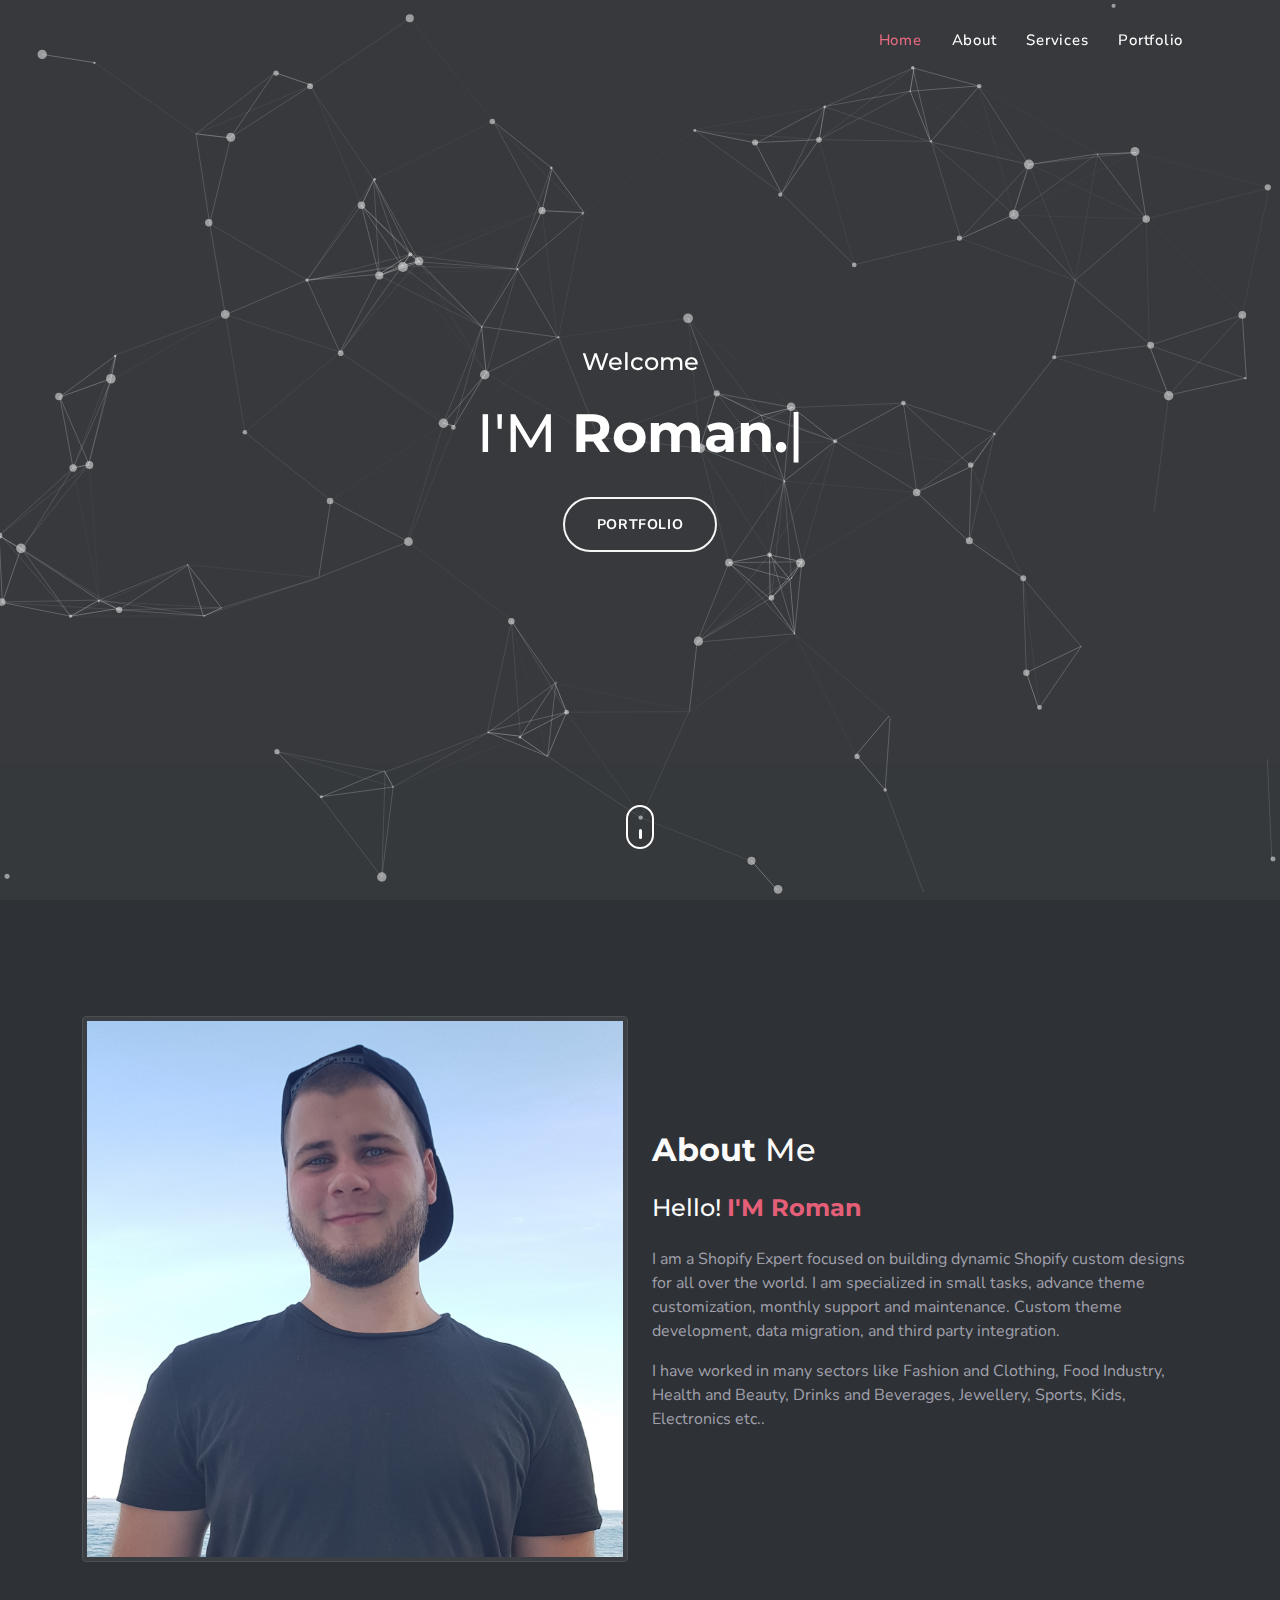
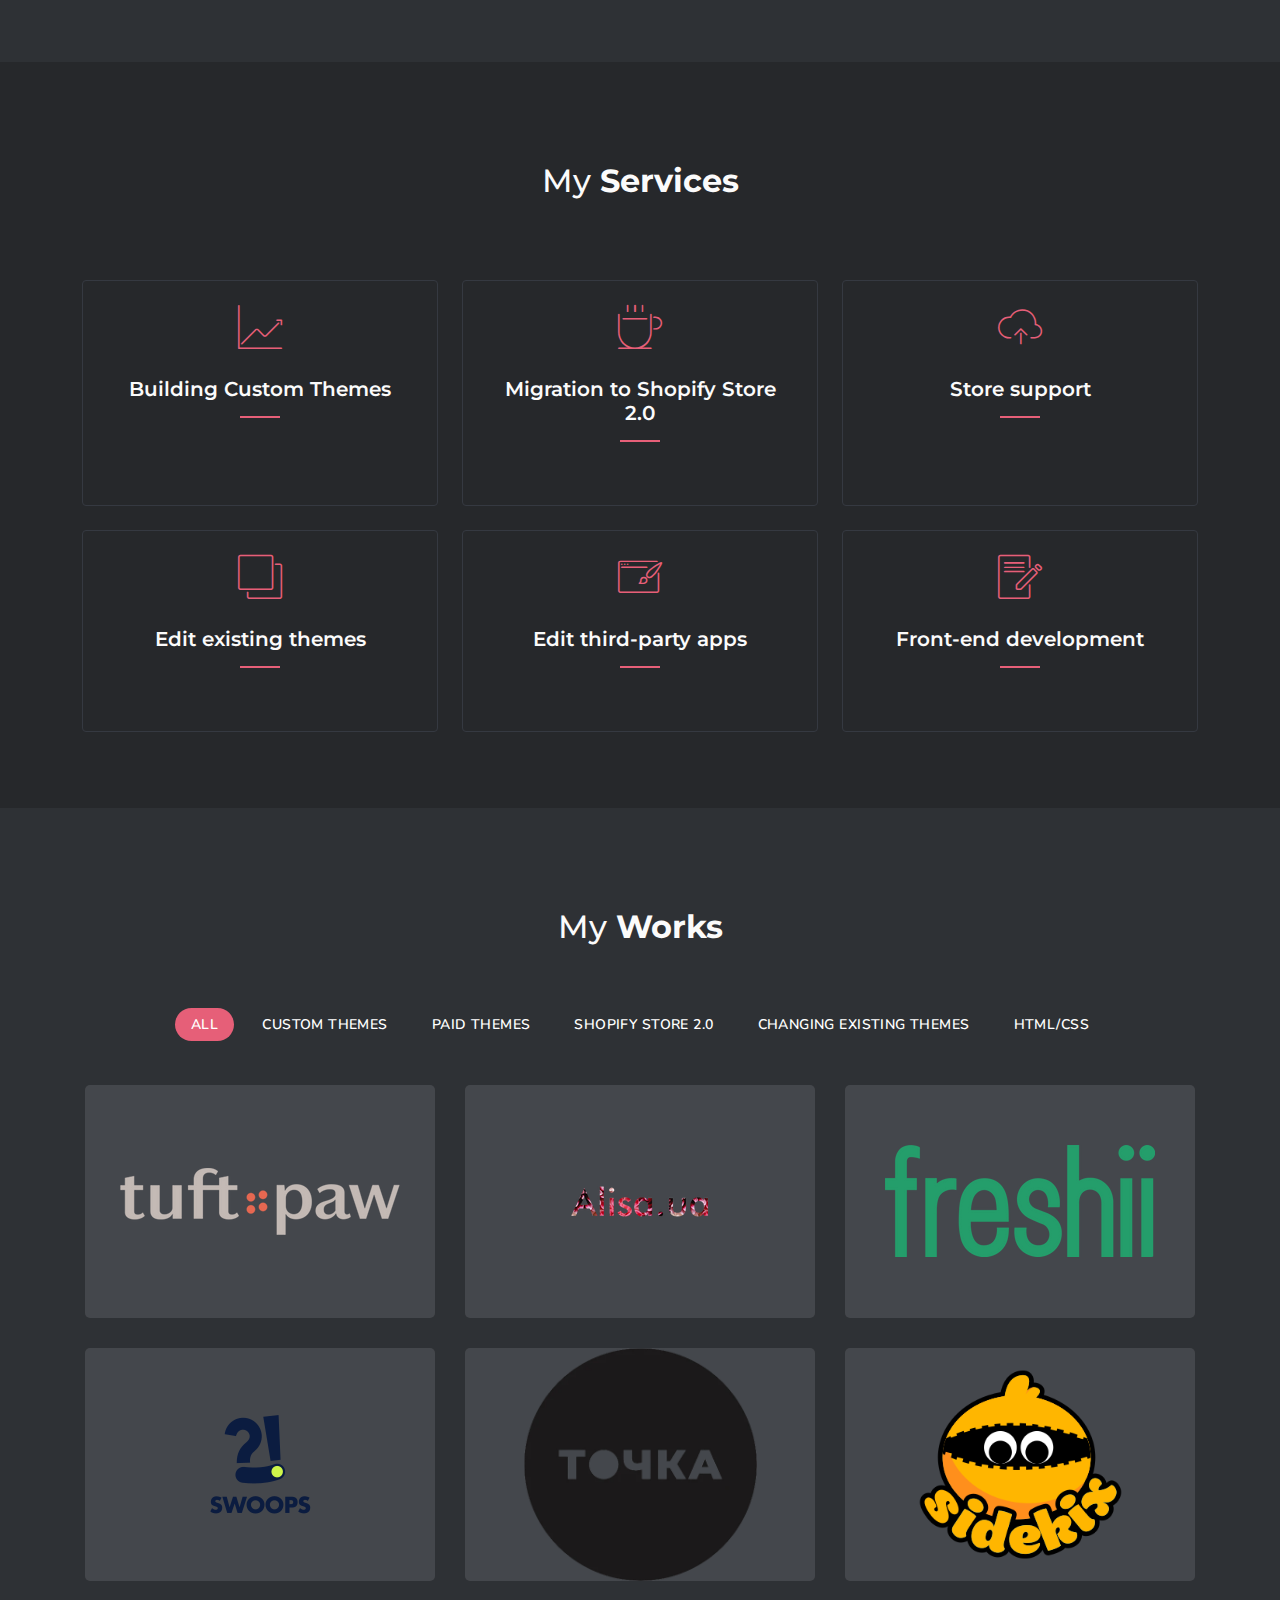
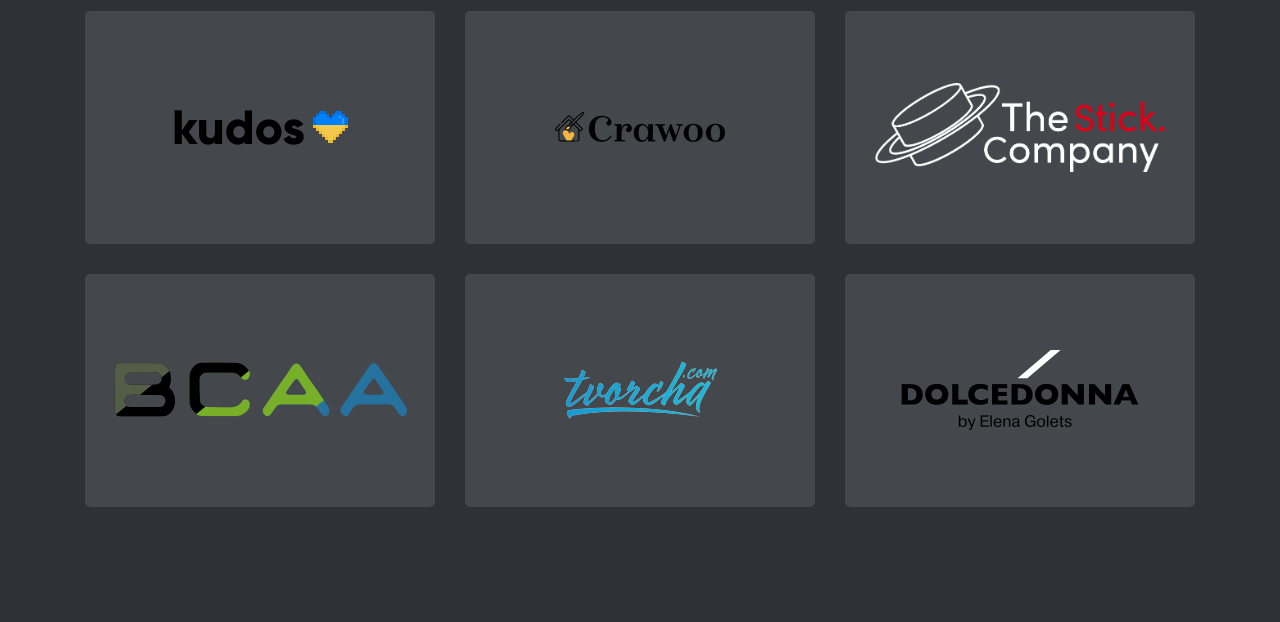
==== commit 3ffb722e: "add works" ====
--- a/index_13.html
+++ b/index_13.html
@@ -223,7 +223,7 @@
     <!-- END SERVICES -->
 
     <!-- START CTA -->
-    <section class="section">
+    <!-- <section class="section">
         <div class="container">
             <div class="row">
                 <div class="col-lg-12">
@@ -236,7 +236,7 @@
                 </div>
             </div>
         </div>
-    </section>
+    </section> -->
     <!-- END CTA -->
 
     <!-- START CLIENT -->
@@ -368,6 +368,36 @@
                 </div>
 
                 <div class="col-lg-4 work_item store2">
+                    <a href="https://secondgoods-dev.myshopify.com/" target="blank">
+                        <div class="work_box">
+                            <div class="work_img">
+                                <img src="images/works/swoops.png" class="img-fluid mx-auto d-block rounded" alt="work-img">
+                            </div>
+                            <div class="work_detail">
+                                <p class="mb-2">Shopify Store 2.0</p>
+                                <h3 class="mb-2">Swoops</h3>
+                                <h4 class="mb-0">Fashion</h4>
+                            </div>
+                        </div>
+                    </a>
+                </div>
+
+                <div class="col-lg-4 work_item store2">
+                    <a href="https://dostavka-edy.kh.ua/" target="blank">
+                        <div class="work_box">
+                            <div class="work_img">
+                                <img src="images/works/tochka.webp" class="img-fluid mx-auto d-block rounded" alt="work-img">
+                            </div>
+                            <div class="work_detail">
+                                <p class="mb-2">Shopify Store 2.0</p>
+                                <h3 class="mb-2">Tochka</h3>
+                                <h4 class="mb-0">Food</h4>
+                            </div>
+                        </div>
+                    </a>
+                </div>
+
+                <div class="col-lg-4 work_item store2">
                     <a href="https://mysidekix.com/" target="blank">
                         <div class="work_box">
                             <div class="work_img">
@@ -377,6 +407,21 @@
                                 <p class="mb-2">Shopify Store 2.0</p>
                                 <h3 class="mb-2">Sidekix</h3>
                                 <h4 class="mb-0">Toys</h4>
+                            </div>
+                        </div>
+                    </a>
+                </div>
+
+                <div class="col-lg-4 work_item existing">
+                    <a href="https://kudos.tv/collections/full-packs" target="blank">
+                        <div class="work_box">
+                            <div class="work_img">
+                                <img src="images/works/kudosua.png" class="img-fluid mx-auto d-block rounded" alt="work-img">
+                            </div>
+                            <div class="work_detail">
+                                <p class="mb-2">Existing Themes</p>
+                                <h3 class="mb-2">Kudos</h3>
+                                <h4 class="mb-0">Stream Packages</h4>
                             </div>
                         </div>
                     </a>
